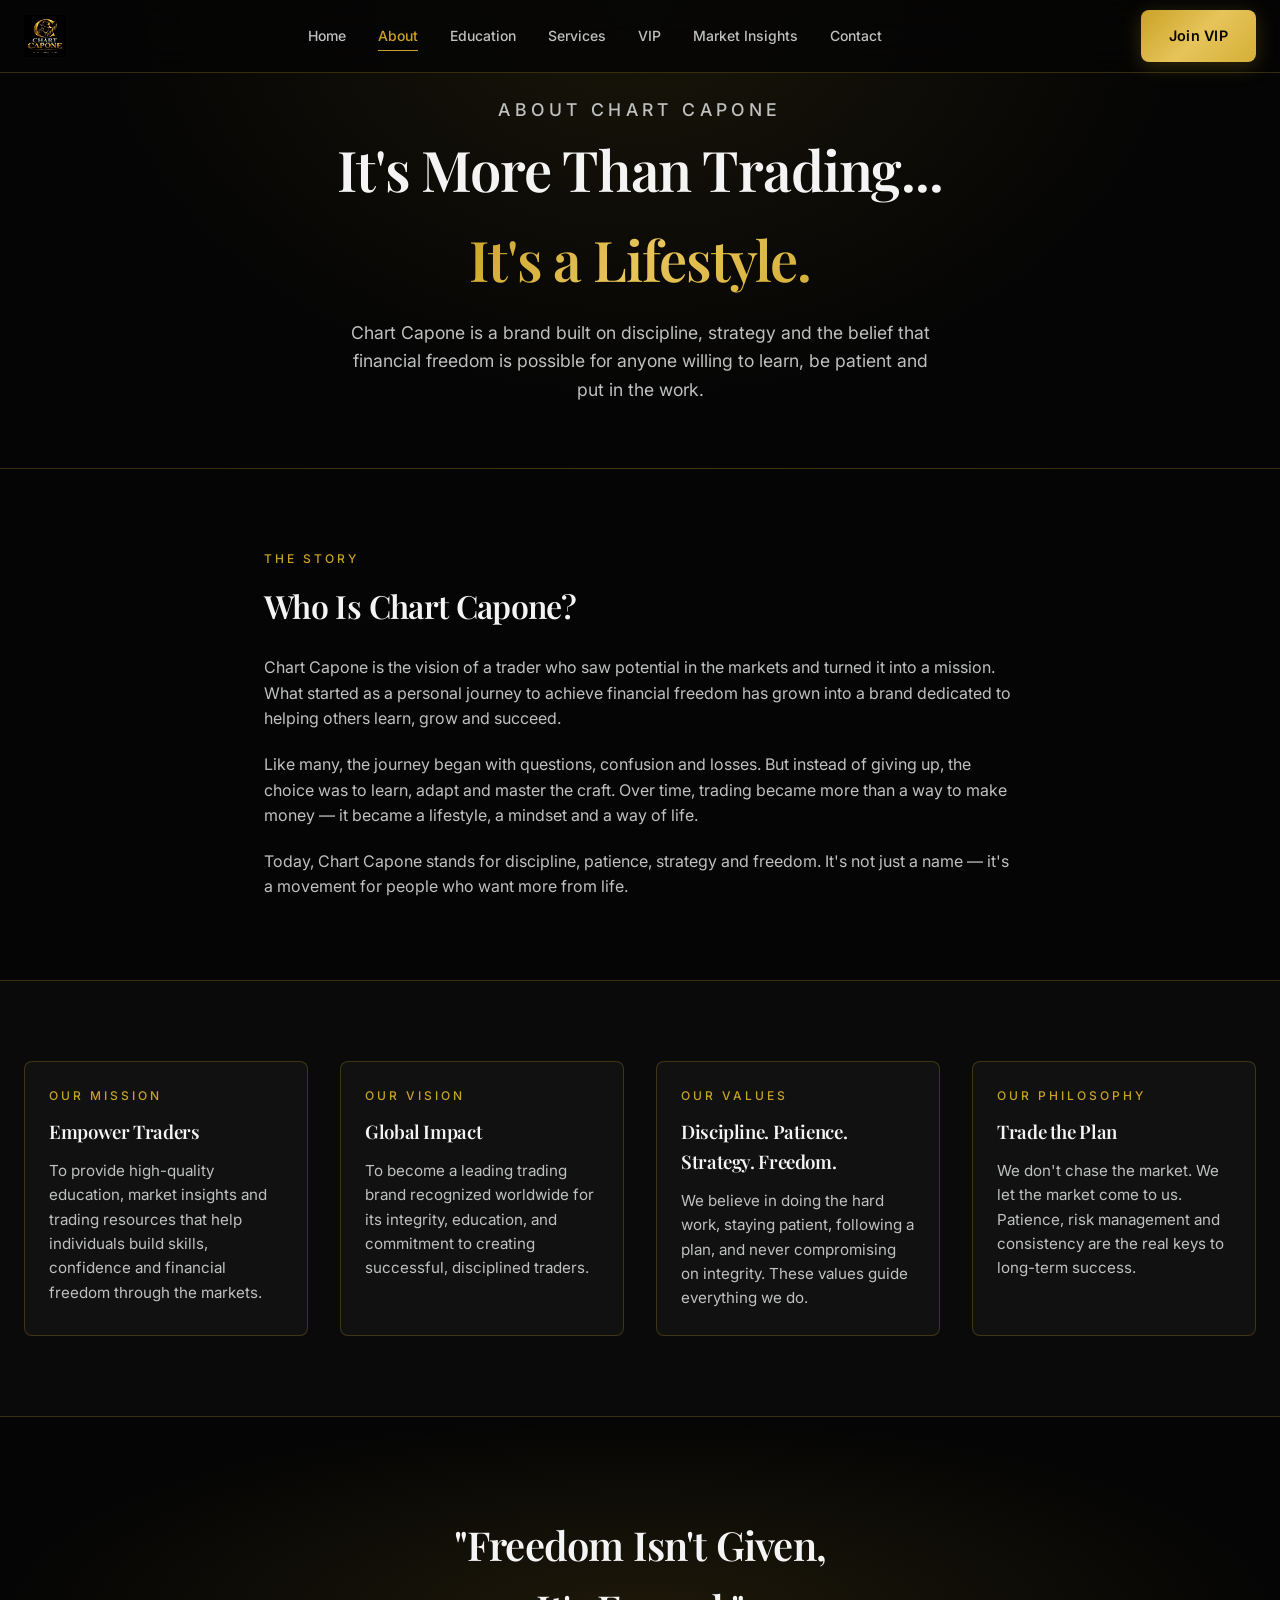
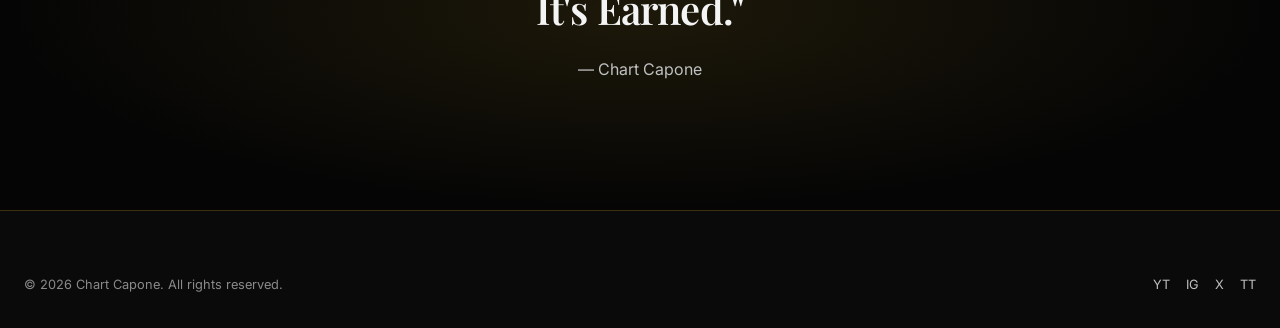
==== pages/about.html @ e77b3e30 "Add files via upload" ====
<!DOCTYPE html>
<html lang="en">
<head>
  <meta charset="UTF-8" />
  <meta name="viewport" content="width=device-width, initial-scale=1.0" />
  <title>About | Chart Capone</title>
  <meta name="description" content="It's more than trading. It's a lifestyle. Discover the mindset, mission and philosophy behind Chart Capone." />
  <link rel="preconnect" href="https://fonts.googleapis.com" />
  <link href="https://fonts.googleapis.com/css2?family=Inter:wght@400;500;600;700&family=Playfair+Display:wght@500;600;700&display=swap" rel="stylesheet" />
  <link rel="stylesheet" href="../css/styles.css" />
  <link rel="icon" href="../images/logo.jpeg" type="image/jpeg" />
</head>
<body>
  <header class="navbar" id="navbar">
    <div class="nav-inner">
      <a href="../index.html" class="nav-logo"><img src="../images/logo.jpeg" alt="Chart Capone" /></a>
      <nav class="nav-links">
        <a href="../index.html">Home</a>
        <a href="about.html" class="active">About</a>
        <a href="education.html">Education</a>
        <a href="services.html">Services</a>
        <a href="vip.html">VIP</a>
        <a href="insights.html">Market Insights</a>
        <a href="contact.html">Contact</a>
      </nav>
      <a href="vip.html" class="btn btn-primary nav-cta">Join VIP</a>
      <button class="nav-toggle" id="navToggle" aria-label="Open menu"><span></span><span></span><span></span></button>
    </div>
  </header>
  <div class="mobile-menu" id="mobileMenu">
    <a href="../index.html">Home</a><a href="about.html">About</a><a href="education.html">Education</a>
    <a href="services.html">Services</a><a href="vip.html">VIP</a><a href="examples.html">Live Examples</a>
    <a href="insights.html">Market Insights</a><a href="mentorship.html">Mentorship</a>
    <a href="account-management.html">Account Management</a><a href="faq.html">FAQ</a><a href="contact.html">Contact</a>
    <a href="vip.html" class="btn btn-primary" style="margin-top:1rem">Join VIP</a>
  </div>

  <section class="page-hero">
    <div class="container">
      <p class="eyebrow">About Chart Capone</p>
      <h1>It's More Than Trading...<br /><span class="gradient-gold">It's a Lifestyle.</span></h1>
      <p>Chart Capone is a brand built on discipline, strategy and the belief that financial freedom is possible for anyone willing to learn, be patient and put in the work.</p>
    </div>
  </section>

  <section class="section">
    <div class="container" style="max-width:800px">
      <p class="eyebrow">The Story</p>
      <h2 style="font-size:2rem;margin-bottom:1.5rem">Who Is Chart Capone?</h2>
      <p style="color:var(--text-muted);margin-bottom:1.25rem">Chart Capone is the vision of a trader who saw potential in the markets and turned it into a mission. What started as a personal journey to achieve financial freedom has grown into a brand dedicated to helping others learn, grow and succeed.</p>
      <p style="color:var(--text-muted);margin-bottom:1.25rem">Like many, the journey began with questions, confusion and losses. But instead of giving up, the choice was to learn, adapt and master the craft. Over time, trading became more than a way to make money — it became a lifestyle, a mindset and a way of life.</p>
      <p style="color:var(--text-muted)">Today, Chart Capone stands for discipline, patience, strategy and freedom. It's not just a name — it's a movement for people who want more from life.</p>
    </div>
  </section>

  <section class="section" style="background:var(--bg-2);border-top:1px solid var(--gold-border);border-bottom:1px solid var(--gold-border)">
    <div class="container">
      <div style="display:grid;grid-template-columns:repeat(auto-fit,minmax(240px,1fr));gap:2rem">
        <div class="card">
          <p class="eyebrow">Our Mission</p>
          <h3 style="margin-bottom:0.75rem">Empower Traders</h3>
          <p style="color:var(--text-muted);font-size:0.95rem">To provide high-quality education, market insights and trading resources that help individuals build skills, confidence and financial freedom through the markets.</p>
        </div>
        <div class="card">
          <p class="eyebrow">Our Vision</p>
          <h3 style="margin-bottom:0.75rem">Global Impact</h3>
          <p style="color:var(--text-muted);font-size:0.95rem">To become a leading trading brand recognized worldwide for its integrity, education, and commitment to creating successful, disciplined traders.</p>
        </div>
        <div class="card">
          <p class="eyebrow">Our Values</p>
          <h3 style="margin-bottom:0.75rem">Discipline. Patience. Strategy. Freedom.</h3>
          <p style="color:var(--text-muted);font-size:0.95rem">We believe in doing the hard work, staying patient, following a plan, and never compromising on integrity. These values guide everything we do.</p>
        </div>
        <div class="card">
          <p class="eyebrow">Our Philosophy</p>
          <h3 style="margin-bottom:0.75rem">Trade the Plan</h3>
          <p style="color:var(--text-muted);font-size:0.95rem">We don't chase the market. We let the market come to us. Patience, risk management and consistency are the real keys to long-term success.</p>
        </div>
      </div>
    </div>
  </section>

  <section class="cta-section">
    <h2 style="font-size:2.5rem">"Freedom Isn't Given,<br />It's Earned."</h2>
    <p style="margin-top:1rem">— Chart Capone</p>
  </section>

  <footer class="footer">
    <div class="container">
      <div class="footer-bottom" style="border:none;padding-top:0">
        <span>© 2026 Chart Capone. All rights reserved.</span>
        <div class="socials"><a href="#">YT</a><a href="#">IG</a><a href="#">X</a><a href="#">TT</a></div>
      </div>
    </div>
  </footer>
  <script src="../js/main.js"></script>
</body>
</html>
---- css/styles.css ----
/* Chart Capone - Premium Trading Education Brand */
:root {
  --bg: #050505;
  --bg-2: #0A0A0A;
  --bg-3: #111111;
  --bg-4: #181818;
  --gold: #C9A227;
  --gold-light: #E7C45A;
  --gold-dark: #A6851F;
  --gold-muted: rgba(201, 162, 39, 0.15);
  --gold-border: rgba(201, 162, 39, 0.25);
  --text: #F4F4F4;
  --text-muted: #BFC0C0;
  --text-dim: #8A8A8A;
  --white: #FFFFFF;
  --serif: "Playfair Display", Georgia, serif;
  --sans: "Inter", system-ui, -apple-system, sans-serif;
  --radius: 8px;
  --transition: 0.3s ease;
}

*, *::before, *::after { box-sizing: border-box; margin: 0; padding: 0; }

html { scroll-behavior: smooth; }

body {
  background: var(--bg);
  color: var(--text);
  font-family: var(--sans);
  line-height: 1.6;
  overflow-x: hidden;
  -webkit-font-smoothing: antialiased;
}

img { max-width: 100%; height: auto; display: block; }
a { color: inherit; text-decoration: none; }
ul { list-style: none; }
button { font-family: inherit; cursor: pointer; border: none; background: none; }

/* Typography */
h1, h2, h3, .serif { font-family: var(--serif); font-weight: 600; letter-spacing: -0.02em; }
.eyebrow { font-size: 0.75rem; letter-spacing: 0.25em; text-transform: uppercase; color: var(--gold); font-weight: 500; margin-bottom: 0.75rem; }
.text-gold { color: var(--gold); }
.text-muted { color: var(--text-muted); }
.text-dim { color: var(--text-dim); }
.gradient-gold {
  background: linear-gradient(135deg, #C9A227, #E7C45A, #D4AF37);
  -webkit-background-clip: text;
  -webkit-text-fill-color: transparent;
  background-clip: text;
}

/* Layout */
.container { width: 100%; max-width: 1280px; margin: 0 auto; padding: 0 1.5rem; }
.section { padding: 5rem 0; }
.section-sm { padding: 3rem 0; }

/* Buttons */
.btn {
  display: inline-flex; align-items: center; justify-content: center; gap: 0.5rem;
  padding: 0.875rem 1.75rem; font-weight: 600; font-size: 0.9rem;
  border-radius: var(--radius); transition: all var(--transition);
  letter-spacing: 0.02em;
}
.btn-primary {
  background: linear-gradient(135deg, #C9A227 0%, #E7C45A 50%, #D4AF37 100%);
  color: #050505;
  box-shadow: 0 4px 20px rgba(201, 162, 39, 0.25);
}
.btn-primary:hover { transform: translateY(-2px); box-shadow: 0 6px 28px rgba(201, 162, 39, 0.4); }
.btn-secondary {
  border: 1px solid var(--gold-border);
  color: var(--gold-light);
  background: transparent;
}
.btn-secondary:hover { background: var(--gold-muted); border-color: var(--gold); }

/* Cards */
.card {
  background: var(--bg-3);
  border: 1px solid var(--gold-border);
  border-radius: var(--radius);
  padding: 1.5rem;
  transition: all var(--transition);
}
.card:hover { border-color: rgba(201, 162, 39, 0.45); box-shadow: 0 8px 32px rgba(0,0,0,0.4), 0 0 20px rgba(201,162,39,0.1); }

/* Navbar */
.navbar {
  position: fixed; top: 0; left: 0; right: 0; z-index: 100;
  background: rgba(5, 5, 5, 0.85);
  backdrop-filter: blur(16px);
  border-bottom: 1px solid var(--gold-border);
  transition: all var(--transition);
}
.navbar.scrolled { padding: 0.5rem 0; }
.nav-inner {
  display: flex; align-items: center; justify-content: space-between;
  height: 72px; max-width: 1280px; margin: 0 auto; padding: 0 1.5rem;
}
.nav-logo { display: flex; align-items: center; gap: 0.75rem; }
.nav-logo img { height: 42px; width: auto; }
.nav-links { display: flex; align-items: center; gap: 2rem; }
.nav-links a {
  font-size: 0.875rem; font-weight: 500; color: var(--text-muted);
  transition: color var(--transition); position: relative;
}
.nav-links a:hover, .nav-links a.active { color: var(--gold); }
.nav-links a.active::after {
  content: ""; position: absolute; bottom: -4px; left: 0; right: 0;
  height: 1px; background: var(--gold);
}
.nav-cta { margin-left: 1rem; }
.nav-toggle { display: none; flex-direction: column; gap: 5px; padding: 0.5rem; }
.nav-toggle span { display: block; width: 24px; height: 2px; background: var(--gold); transition: all 0.3s; }

/* Mobile menu */
.mobile-menu {
  display: none; position: fixed; inset: 0; z-index: 99;
  background: rgba(5,5,5,0.98); padding: 6rem 1.5rem 2rem;
  flex-direction: column; gap: 1.25rem;
}
.mobile-menu.open { display: flex; }
.mobile-menu a {
  font-size: 1.25rem; font-weight: 500; color: var(--text);
  padding: 0.75rem 0; border-bottom: 1px solid var(--gold-border);
}
.mobile-menu a:hover { color: var(--gold); }

/* Hero */
.hero {
  min-height: 90vh; display: flex; align-items: center;
  position: relative; overflow: hidden;
  background: radial-gradient(ellipse at 70% 50%, rgba(201,162,39,0.08) 0%, transparent 60%),
              linear-gradient(180deg, #050505 0%, #0A0A0A 100%);
}
.hero-grid {
  display: grid; grid-template-columns: 1fr 1fr; gap: 3rem; align-items: center;
  width: 100%; max-width: 1280px; margin: 0 auto; padding: 2rem 1.5rem;
}
.hero-content h1 {
  font-size: clamp(2.5rem, 5vw, 3.75rem); line-height: 1.15;
  margin-bottom: 1.25rem; color: var(--white);
}
.hero-content p { font-size: 1.1rem; color: var(--text-muted); max-width: 480px; margin-bottom: 2rem; }
.hero-btns { display: flex; flex-wrap: wrap; gap: 1rem; }
.hero-badge {
  position: absolute; top: 30%; right: 8%; writing-mode: vertical-rl;
  text-orientation: mixed; letter-spacing: 0.3em; font-size: 0.7rem;
  color: var(--gold); text-transform: uppercase; opacity: 0.8;
}
.hero-visual {
  position: relative; border-radius: 12px; overflow: hidden;
  border: 1px solid var(--gold-border); box-shadow: 0 20px 60px rgba(0,0,0,0.5);
}
.hero-visual img { width: 100%; height: auto; object-fit: cover; }

/* Trust strip */
.trust-strip {
  display: grid; grid-template-columns: repeat(4, 1fr); gap: 1px;
  background: var(--gold-border); border-top: 1px solid var(--gold-border); border-bottom: 1px solid var(--gold-border);
}
.trust-item {
  background: var(--bg-2); padding: 2rem 1.5rem; text-align: center;
  transition: background var(--transition);
}
.trust-item:hover { background: var(--bg-3); }
.trust-item .icon { font-size: 1.5rem; color: var(--gold); margin-bottom: 0.75rem; }
.trust-item h3 { font-size: 0.95rem; font-weight: 600; margin-bottom: 0.25rem; font-family: var(--sans); }
.trust-item p { font-size: 0.8rem; color: var(--text-dim); }

/* Market Desk */
.market-desk {
  background: var(--bg-2);
  border-top: 1px solid var(--gold-border);
  border-bottom: 1px solid var(--gold-border);
}
.market-charts-grid {
  display: grid;
  grid-template-columns: 1fr 1fr;
  gap: 1.5rem;
}
.market-chart-card {
  padding: 0.75rem 0.75rem 0.5rem;
  overflow: hidden;
}
.market-chart-header {
  display: flex;
  align-items: center;
  justify-content: space-between;
  margin-bottom: 0.5rem;
  padding: 0 0.25rem;
}
.pair-badge {
  display: inline-block;
  font-size: 0.8rem;
  font-weight: 600;
  letter-spacing: 0.04em;
  color: var(--gold);
  background: var(--gold-muted);
  border: 1px solid var(--gold-border);
  padding: 0.2rem 0.6rem;
  border-radius: 4px;
}
.pairs-grid {
  display: flex;
  flex-wrap: wrap;
  gap: 0.5rem;
  justify-content: center;
}
.pair-chip {
  display: inline-block;
  font-size: 0.78rem;
  font-weight: 500;
  color: var(--text-muted);
  background: var(--bg-3);
  border: 1px solid var(--gold-border);
  padding: 0.35rem 0.7rem;
  border-radius: 4px;
  transition: all var(--transition);
}
.pair-chip:hover {
  color: var(--gold);
  border-color: var(--gold);
  background: var(--gold-muted);
}
.tv-ticker {
  min-height: 46px;
}
.tradingview-widget-container {
  width: 100%;
}

/* About section */
.about-grid { display: grid; grid-template-columns: 1fr 1.2fr 0.8fr; gap: 2.5rem; align-items: center; }
.principles { display: flex; flex-direction: column; gap: 1.25rem; }
.principle { display: flex; align-items: center; gap: 0.75rem; font-size: 0.95rem; }
.principle .dot { width: 8px; height: 8px; border-radius: 50%; background: var(--gold); flex-shrink: 0; }

/* Methodology */
.method-flow {
  display: flex; flex-wrap: wrap; justify-content: center; gap: 0.5rem; align-items: center;
  margin: 2.5rem 0;
}
.method-step {
  background: var(--bg-3); border: 1px solid var(--gold-border);
  padding: 1rem 1.5rem; border-radius: var(--radius); font-weight: 600;
  font-size: 0.9rem; text-align: center;
}
.method-arrow { color: var(--gold); font-size: 1.25rem; }

/* Education cards */
.edu-grid { display: grid; grid-template-columns: repeat(auto-fill, minmax(240px, 1fr)); gap: 1.25rem; }
.edu-card { text-align: left; }
.edu-card .icon { color: var(--gold); margin-bottom: 1rem; font-size: 1.5rem; }
.edu-card h3 { font-size: 1.05rem; margin-bottom: 0.5rem; font-family: var(--sans); }
.edu-card p { font-size: 0.85rem; color: var(--text-dim); margin-bottom: 1rem; }
.edu-meta { display: flex; gap: 1rem; font-size: 0.75rem; color: var(--text-dim); margin-bottom: 1rem; }

/* Examples */
.examples-grid { display: grid; grid-template-columns: repeat(3, 1fr); gap: 1.5rem; }
.example-card { overflow: hidden; }
.example-card .chart-area {
  height: 180px; background: var(--bg-4); border-radius: 6px;
  margin-bottom: 1rem; display: flex; align-items: center; justify-content: center;
  color: var(--text-dim); font-size: 0.85rem; border: 1px solid var(--gold-border);
  position: relative;
}
.example-label {
  position: absolute; top: 8px; left: 8px;
  font-size: 0.65rem; letter-spacing: 0.1em; text-transform: uppercase;
  background: rgba(201,162,39,0.2); color: var(--gold); padding: 2px 8px; border-radius: 4px;
}

/* VIP section */
.vip-section {
  background: linear-gradient(180deg, var(--bg-2) 0%, var(--bg) 100%);
  border-top: 1px solid var(--gold-border); border-bottom: 1px solid var(--gold-border);
}
.vip-features { display: grid; grid-template-columns: repeat(auto-fit, minmax(180px, 1fr)); gap: 1.25rem; margin: 2rem 0; }
.vip-feature { text-align: center; padding: 1.25rem; }
.vip-feature .icon { color: var(--gold); font-size: 1.75rem; margin-bottom: 0.75rem; }

/* Insights */
.insights-grid { display: grid; grid-template-columns: repeat(3, 1fr); gap: 1.5rem; }
.insight-card .meta { font-size: 0.75rem; color: var(--text-dim); margin-bottom: 0.5rem; display: flex; gap: 0.75rem; flex-wrap: wrap; }
.insight-card h3 { font-size: 1.1rem; margin-bottom: 0.5rem; line-height: 1.3; font-family: var(--sans); }
.insight-card p { font-size: 0.875rem; color: var(--text-muted); margin-bottom: 1rem; }

/* CTA */
.cta-section {
  text-align: center; padding: 6rem 1.5rem;
  background: radial-gradient(ellipse at center, rgba(201,162,39,0.12) 0%, transparent 70%);
}
.cta-section h2 { font-size: clamp(2rem, 4vw, 3rem); margin-bottom: 1rem; }
.cta-section p { color: var(--text-muted); max-width: 500px; margin: 0 auto 2rem; }

/* Footer */
.footer {
  background: var(--bg-2); border-top: 1px solid var(--gold-border);
  padding: 4rem 0 2rem;
}
.footer-grid {
  display: grid; grid-template-columns: 1.5fr 1fr 1fr 1fr; gap: 2.5rem;
  margin-bottom: 3rem;
}
.footer-brand p { font-size: 0.85rem; color: var(--text-dim); margin-top: 0.75rem; max-width: 260px; }
.footer h4 { font-size: 0.8rem; letter-spacing: 0.15em; text-transform: uppercase; color: var(--gold); margin-bottom: 1.25rem; font-family: var(--sans); }
.footer ul li { margin-bottom: 0.6rem; }
.footer ul a { font-size: 0.9rem; color: var(--text-muted); transition: color var(--transition); }
.footer ul a:hover { color: var(--gold); }
.footer-bottom {
  display: flex; justify-content: space-between; align-items: center;
  padding-top: 2rem; border-top: 1px solid var(--gold-border);
  font-size: 0.8rem; color: var(--text-dim);
}
.socials { display: flex; gap: 1rem; }
.socials a { color: var(--text-muted); transition: color var(--transition); }
.socials a:hover { color: var(--gold); }

/* Page hero */
.page-hero {
  padding: 6rem 0 4rem; text-align: center;
  background: radial-gradient(ellipse at 50% 0%, rgba(201,162,39,0.1) 0%, transparent 60%);
  border-bottom: 1px solid var(--gold-border);
}
.page-hero h1 { font-size: clamp(2.25rem, 5vw, 3.5rem); margin-bottom: 1rem; }
.page-hero p { color: var(--text-muted); max-width: 600px; margin: 0 auto; font-size: 1.1rem; }

/* Forms */
.form-group { margin-bottom: 1.25rem; }
.form-group label { display: block; font-size: 0.85rem; color: var(--text-muted); margin-bottom: 0.4rem; }
.form-group input, .form-group select, .form-group textarea {
  width: 100%; padding: 0.875rem 1rem; background: var(--bg-3);
  border: 1px solid var(--gold-border); border-radius: var(--radius);
  color: var(--text); font-family: inherit; font-size: 0.95rem;
  transition: border-color var(--transition);
}
.form-group input:focus, .form-group select:focus, .form-group textarea:focus {
  outline: none; border-color: var(--gold);
}
.form-group textarea { min-height: 120px; resize: vertical; }

/* Pricing cards */
.pricing-grid { display: grid; grid-template-columns: repeat(auto-fit, minmax(300px, 1fr)); gap: 1.5rem; }
.pricing-card { position: relative; }
.pricing-card .price { font-size: 2.5rem; font-weight: 700; color: var(--gold); margin: 1rem 0; }
.pricing-card .price span { font-size: 0.9rem; color: var(--text-dim); font-weight: 400; }
.pricing-card ul { margin: 1.5rem 0; }
.pricing-card ul li { display: flex; align-items: flex-start; gap: 0.5rem; margin-bottom: 0.75rem; font-size: 0.9rem; color: var(--text-muted); }
.pricing-card ul li::before { content: "✓"; color: var(--gold); font-weight: 700; }

/* FAQ */
.faq-item { border-bottom: 1px solid var(--gold-border); }
.faq-q {
  width: 100%; text-align: left; padding: 1.25rem 0;
  display: flex; justify-content: space-between; align-items: center;
  font-size: 1.05rem; font-weight: 500; color: var(--text);
}
.faq-q:hover { color: var(--gold); }
.faq-a { max-height: 0; overflow: hidden; transition: max-height 0.35s ease; }
.faq-a.open { max-height: 300px; }
.faq-a p { padding: 0 0 1.25rem; color: var(--text-muted); font-size: 0.95rem; }

/* Disclaimer */
.disclaimer {
  background: var(--bg-3); border: 1px solid var(--gold-border);
  border-radius: var(--radius); padding: 1.25rem; font-size: 0.85rem;
  color: var(--text-dim); margin: 2rem 0;
}

/* Responsive */
@media (max-width: 1024px) {
  .hero-grid, .about-grid { grid-template-columns: 1fr; }
  .hero-badge { display: none; }
  .examples-grid, .insights-grid { grid-template-columns: 1fr 1fr; }
  .footer-grid { grid-template-columns: 1fr 1fr; }
  .trust-strip { grid-template-columns: 1fr 1fr; }
  .market-charts-grid { grid-template-columns: 1fr; }
}

@media (max-width: 768px) {
  .nav-links, .nav-cta { display: none; }
  .nav-toggle { display: flex; }
  .examples-grid, .insights-grid, .edu-grid { grid-template-columns: 1fr; }
  .trust-strip { grid-template-columns: 1fr; }
  .footer-grid { grid-template-columns: 1fr; }
  .footer-bottom { flex-direction: column; gap: 1rem; text-align: center; }
  .section { padding: 3.5rem 0; }
  .hero { min-height: auto; padding: 4rem 0; }
  .market-chart-card .tradingview-widget-container { height: 360px !important; }
}

@media (prefers-reduced-motion: reduce) {
  *, *::before, *::after { animation: none !important; transition: none !important; }
}
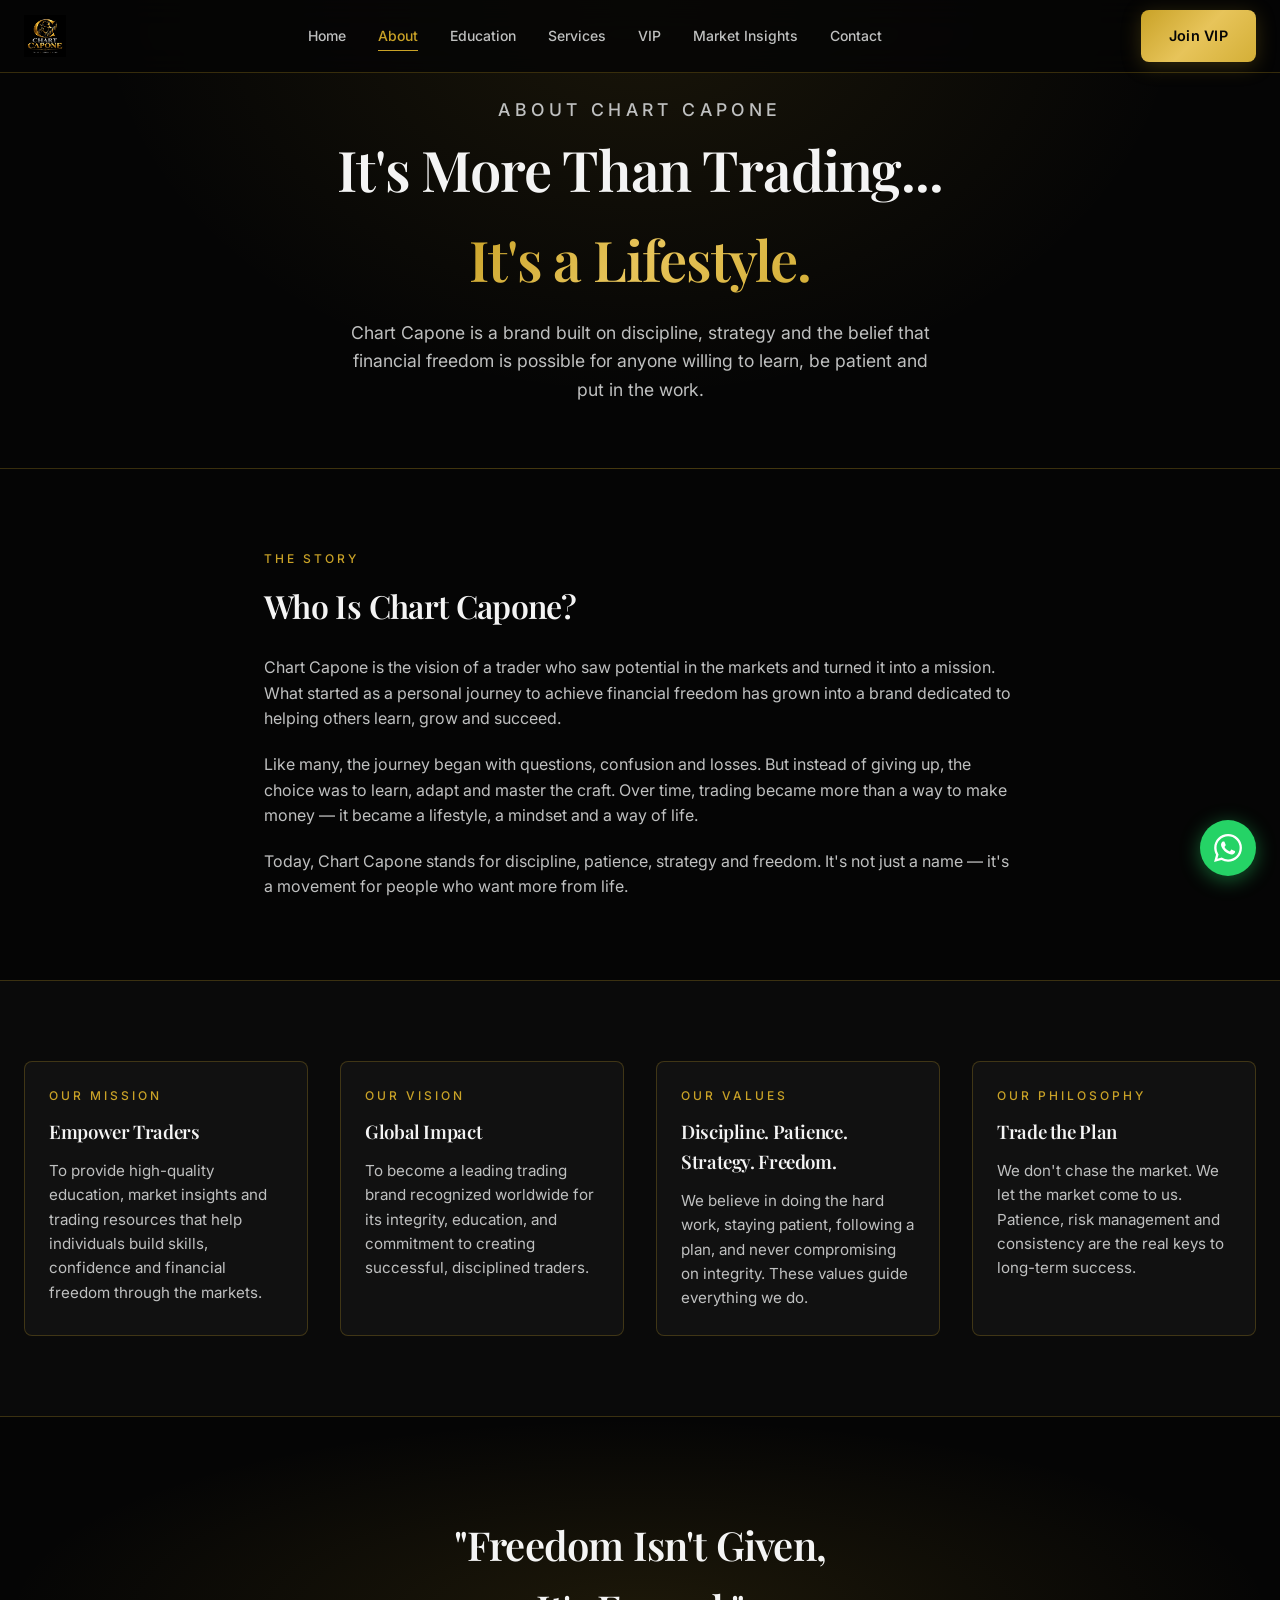
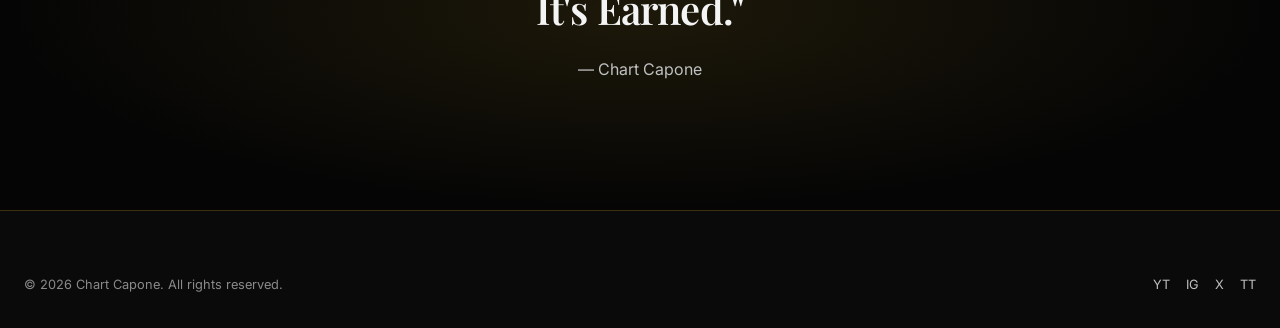
==== commit e0bf2a9a: "Update about.html" ====
--- a/pages/about.html
+++ b/pages/about.html
@@ -94,5 +94,15 @@
     </div>
   </footer>
   <script src="../js/main.js"></script>
+
+  <a href="https://wa.me/254748021671?text=Hi%20Chart%20Capone%2C%20I%27m%20interested%20in%20signals" 
+   class="wa-float" 
+   target="_blank" 
+   rel="noopener" 
+   aria-label="Chat on WhatsApp">
+  <svg width="28" height="28" viewBox="0 0 24 24" fill="#fff">
+    <path d="M17.472 14.382c-.297-.149-1.758-.867-2.03-.967-.273-.099-.471-.148-.67.15-.197.297-.767.966-.94 1.164-.173.199-.347.223-.644.075-.297-.15-1.255-.463-2.39-1.475-.883-.788-1.48-1.761-1.653-2.059-.173-.297-.018-.458.13-.606.134-.133.298-.347.446-.52.149-.174.198-.298.298-.497.099-.198.05-.371-.025-.52-.075-.149-.669-1.612-.916-2.207-.242-.579-.487-.5-.669-.51-.173-.008-.371-.01-.57-.01-.198 0-.52.074-.792.372-.272.297-1.04 1.016-1.04 2.479 0 1.462 1.065 2.875 1.213 3.074.149.198 2.096 3.2 5.077 4.487.709.306 1.262.489 1.694.625.712.227 1.36.195 1.871.118.571-.085 1.758-.719 2.006-1.413.248-.694.248-1.289.173-1.413-.074-.124-.272-.198-.57-.347m-5.421 7.403h-.004a9.87 9.87 0 01-5.031-1.378l-.361-.214-3.741.982.998-3.648-.235-.374a9.86 9.86 0 01-1.51-5.26c.001-5.45 4.436-9.884 9.888-9.884 2.64 0 5.122 1.03 6.988 2.898a9.825 9.825 0 012.893 6.994c-.003 5.45-4.435 9.884-9.885 9.884m8.413-18.297A11.815 11.815 0 0012.05 0C5.495 0 .16 5.335.157 11.892c0 2.096.547 4.142 1.588 5.945L.057 24l6.305-1.654a11.882 11.882 0 005.683 1.448h.005c6.554 0 11.89-5.335 11.893-11.893a11.821 11.821 0 00-3.48-8.413z"/>
+  </svg>
+</a>
 </body>
 </html>
--- a/css/styles.css
+++ b/css/styles.css
@@ -394,3 +394,25 @@
 @media (prefers-reduced-motion: reduce) {
   *, *::before, *::after { animation: none !important; transition: none !important; }
 }
+
+
+/* Floating WhatsApp button */
+.wa-float {
+  position: fixed;
+  bottom: 1.5rem;
+  right: 1.5rem;
+  width: 56px;
+  height: 56px;
+  background: #25D366;
+  border-radius: 50%;
+  display: flex;
+  align-items: center;
+  justify-content: center;
+  box-shadow: 0 4px 20px rgba(37, 211, 102, 0.45);
+  z-index: 90;
+  transition: transform 0.25s ease, box-shadow 0.25s ease;
+}
+.wa-float:hover {
+  transform: scale(1.08);
+  box-shadow: 0 6px 28px rgba(37, 211, 102, 0.55);
+}
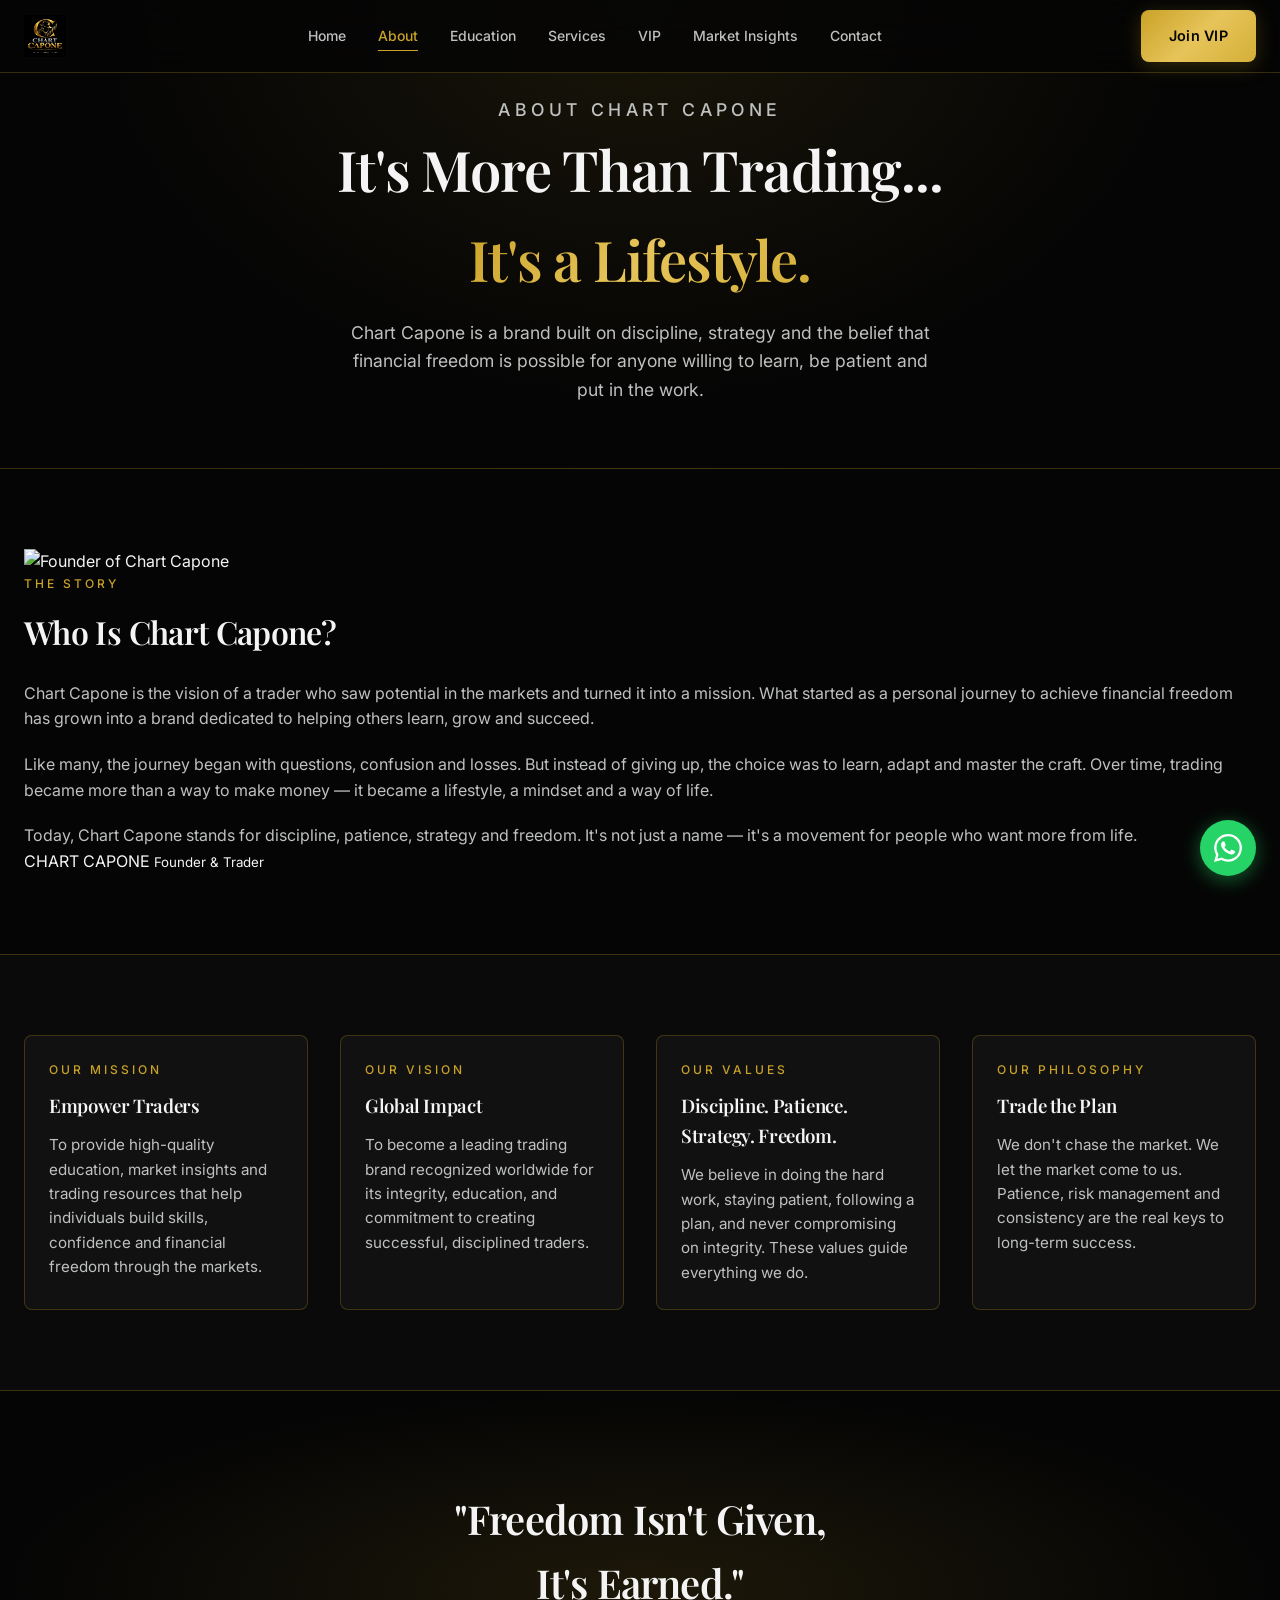
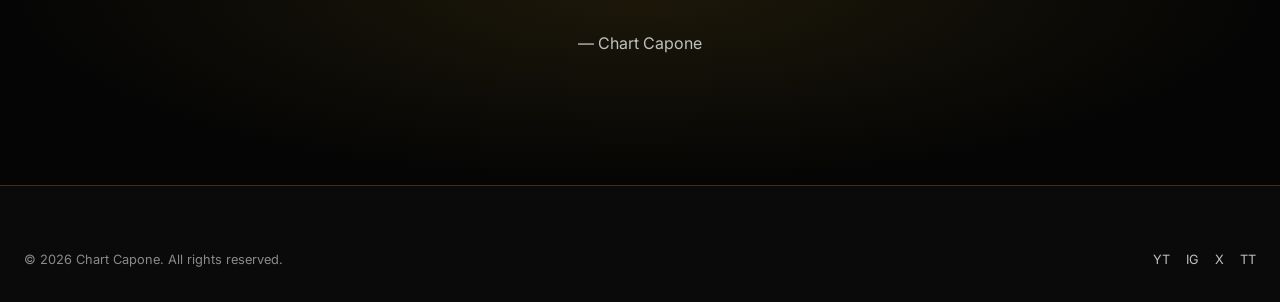
==== commit 7a272572: "Update about.html" ====
--- a/pages/about.html
+++ b/pages/about.html
@@ -44,14 +44,57 @@
   </section>
 
   <section class="section">
-    <div class="container" style="max-width:800px">
-      <p class="eyebrow">The Story</p>
-      <h2 style="font-size:2rem;margin-bottom:1.5rem">Who Is Chart Capone?</h2>
-      <p style="color:var(--text-muted);margin-bottom:1.25rem">Chart Capone is the vision of a trader who saw potential in the markets and turned it into a mission. What started as a personal journey to achieve financial freedom has grown into a brand dedicated to helping others learn, grow and succeed.</p>
-      <p style="color:var(--text-muted);margin-bottom:1.25rem">Like many, the journey began with questions, confusion and losses. But instead of giving up, the choice was to learn, adapt and master the craft. Over time, trading became more than a way to make money — it became a lifestyle, a mindset and a way of life.</p>
-      <p style="color:var(--text-muted)">Today, Chart Capone stands for discipline, patience, strategy and freedom. It's not just a name — it's a movement for people who want more from life.</p>
+  <div class="container">
+
+    <div class="founder-section">
+
+      <!-- Founder Image -->
+      <div class="founder-image">
+        <img 
+          src="../images/founder.jpg" 
+          alt="Founder of Chart Capone"
+        />
+      </div>
+
+      <!-- Founder Story -->
+      <div class="founder-content">
+        <p class="eyebrow">The Story</p>
+
+        <h2 style="font-size:2rem;margin-bottom:1.5rem">
+          Who Is Chart Capone?
+        </h2>
+
+        <p style="color:var(--text-muted);margin-bottom:1.25rem">
+          Chart Capone is the vision of a trader who saw potential in the
+          markets and turned it into a mission. What started as a personal
+          journey to achieve financial freedom has grown into a brand
+          dedicated to helping others learn, grow and succeed.
+        </p>
+
+        <p style="color:var(--text-muted);margin-bottom:1.25rem">
+          Like many, the journey began with questions, confusion and losses.
+          But instead of giving up, the choice was to learn, adapt and master
+          the craft. Over time, trading became more than a way to make money —
+          it became a lifestyle, a mindset and a way of life.
+        </p>
+
+        <p style="color:var(--text-muted)">
+          Today, Chart Capone stands for discipline, patience, strategy and
+          freedom. It's not just a name — it's a movement for people who want
+          more from life.
+        </p>
+
+        <div class="founder-signature">
+          <span>CHART CAPONE</span>
+          <small>Founder & Trader</small>
+        </div>
+
+      </div>
+
     </div>
-  </section>
+
+  </div>
+</section>
 
   <section class="section" style="background:var(--bg-2);border-top:1px solid var(--gold-border);border-bottom:1px solid var(--gold-border)">
     <div class="container">
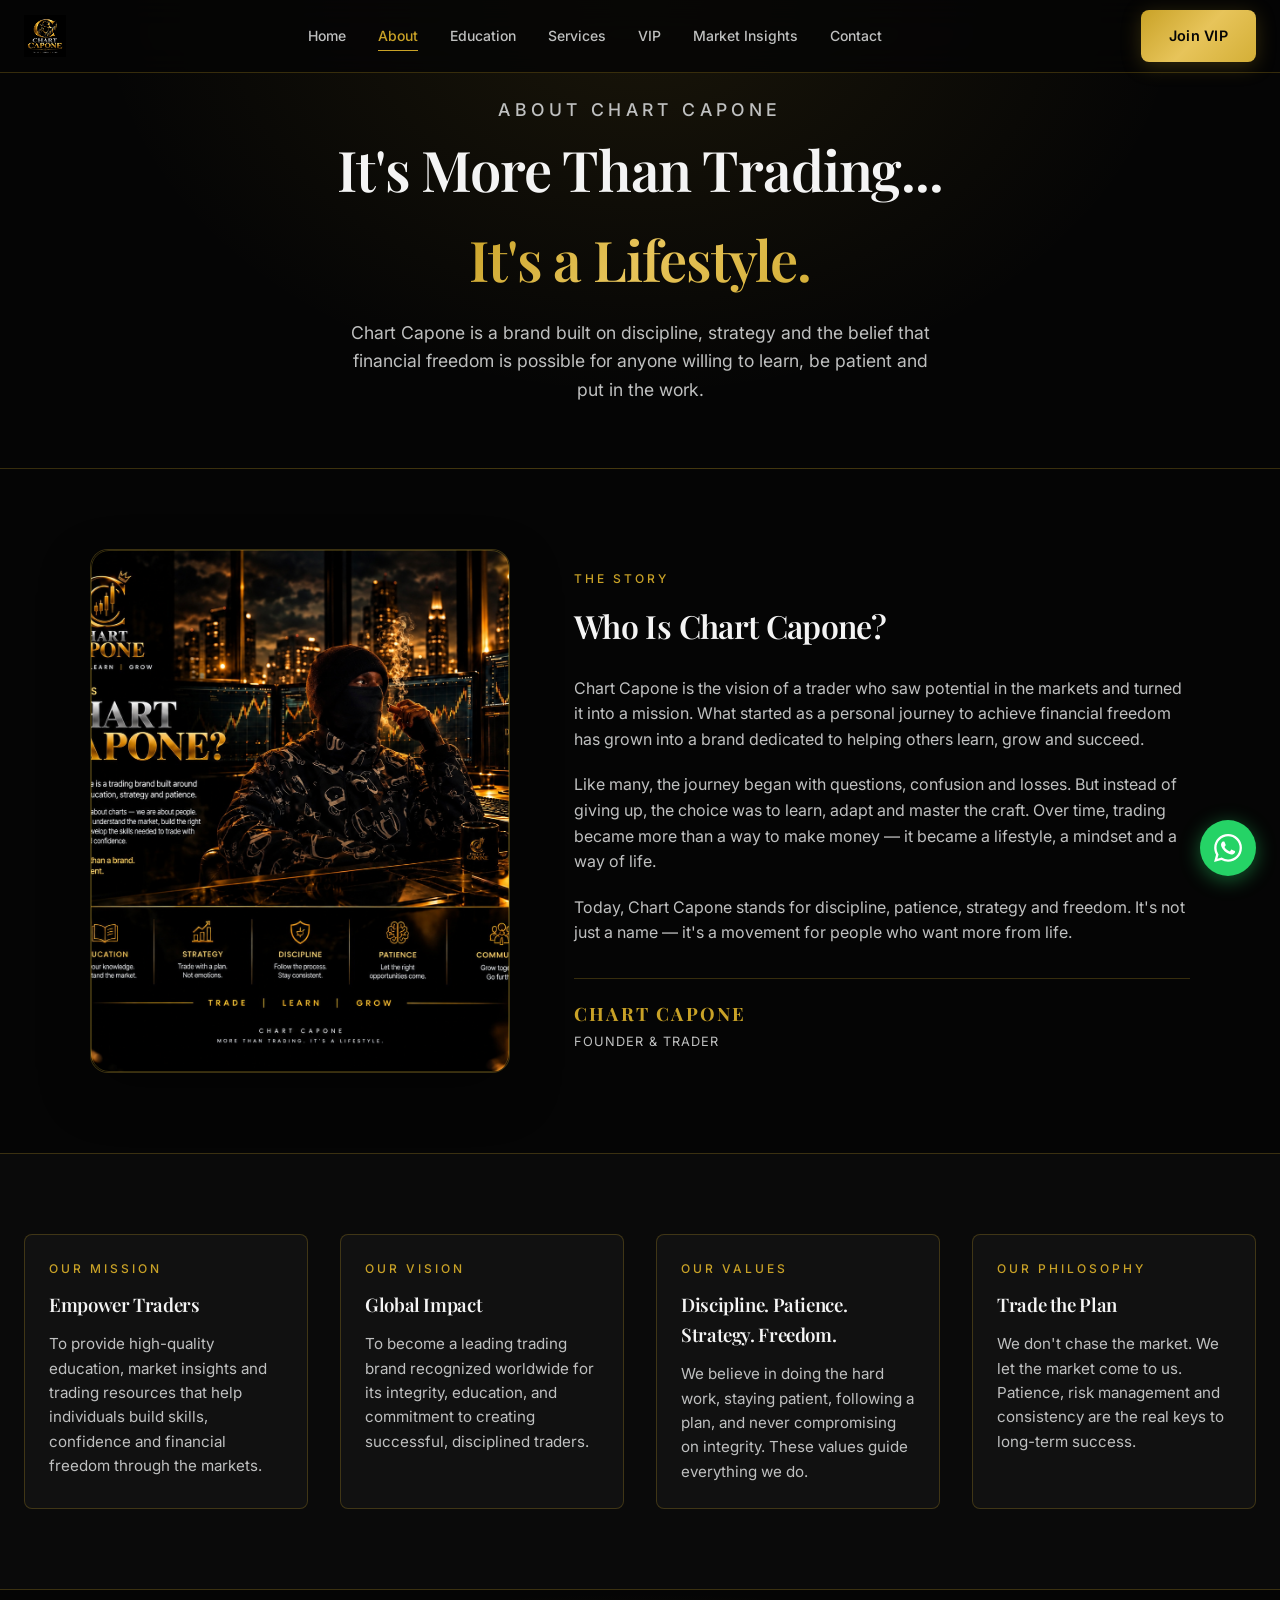
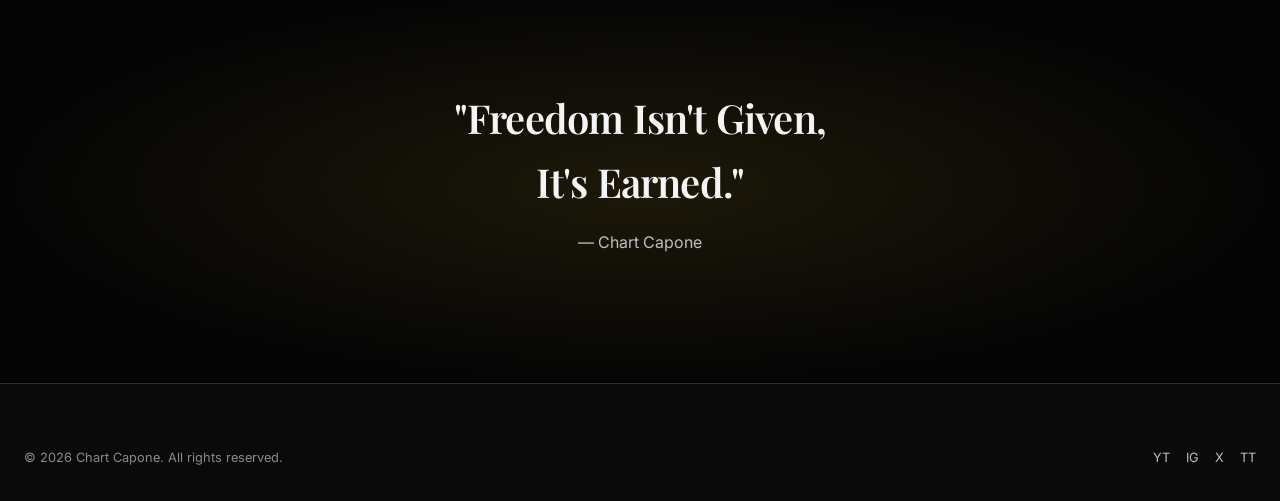
==== commit 1199e596: "Update about.html" ====
--- a/pages/about.html
+++ b/pages/about.html
@@ -51,7 +51,7 @@
       <!-- Founder Image -->
       <div class="founder-image">
         <img 
-          src="../images/founder.jpg" 
+          src="../images/founder.png" 
           alt="Founder of Chart Capone"
         />
       </div>
--- a/css/styles.css
+++ b/css/styles.css
@@ -416,3 +416,96 @@
   transform: scale(1.08);
   box-shadow: 0 6px 28px rgba(37, 211, 102, 0.55);
 }
+
+/* =========================
+   FOUNDER SECTION
+========================= */
+
+.founder-section {
+  display: grid;
+  grid-template-columns: minmax(280px, 420px) 1fr;
+  gap: 4rem;
+  align-items: center;
+  max-width: 1100px;
+  margin: 0 auto;
+}
+
+.founder-image {
+  position: relative;
+  border-radius: 18px;
+  overflow: hidden;
+  border: 1px solid var(--gold-border);
+  background: var(--bg-2);
+  box-shadow: 0 20px 50px rgba(0, 0, 0, 0.35);
+}
+
+.founder-image::before {
+  content: "";
+  position: absolute;
+  inset: 0;
+  border: 1px solid rgba(212, 175, 55, 0.25);
+  border-radius: 18px;
+  pointer-events: none;
+  z-index: 1;
+}
+
+.founder-image img {
+  display: block;
+  width: 100%;
+  aspect-ratio: 4 / 5;
+  object-fit: cover;
+  transition: transform 0.5s ease;
+}
+
+.founder-image:hover img {
+  transform: scale(1.03);
+}
+
+.founder-content {
+  max-width: 650px;
+}
+
+.founder-signature {
+  margin-top: 2rem;
+  padding-top: 1.25rem;
+  border-top: 1px solid var(--gold-border);
+  display: flex;
+  flex-direction: column;
+  gap: 0.25rem;
+}
+
+.founder-signature span {
+  font-family: "Playfair Display", serif;
+  font-size: 1.15rem;
+  font-weight: 700;
+  color: var(--gold);
+  letter-spacing: 0.12em;
+}
+
+.founder-signature small {
+  color: var(--text-muted);
+  font-size: 0.8rem;
+  letter-spacing: 0.08em;
+  text-transform: uppercase;
+}
+
+
+/* Mobile */
+@media (max-width: 768px) {
+
+  .founder-section {
+    grid-template-columns: 1fr;
+    gap: 2.5rem;
+  }
+
+  .founder-image {
+    max-width: 420px;
+    width: 100%;
+    margin: 0 auto;
+  }
+
+  .founder-content {
+    max-width: 100%;
+  }
+
+}
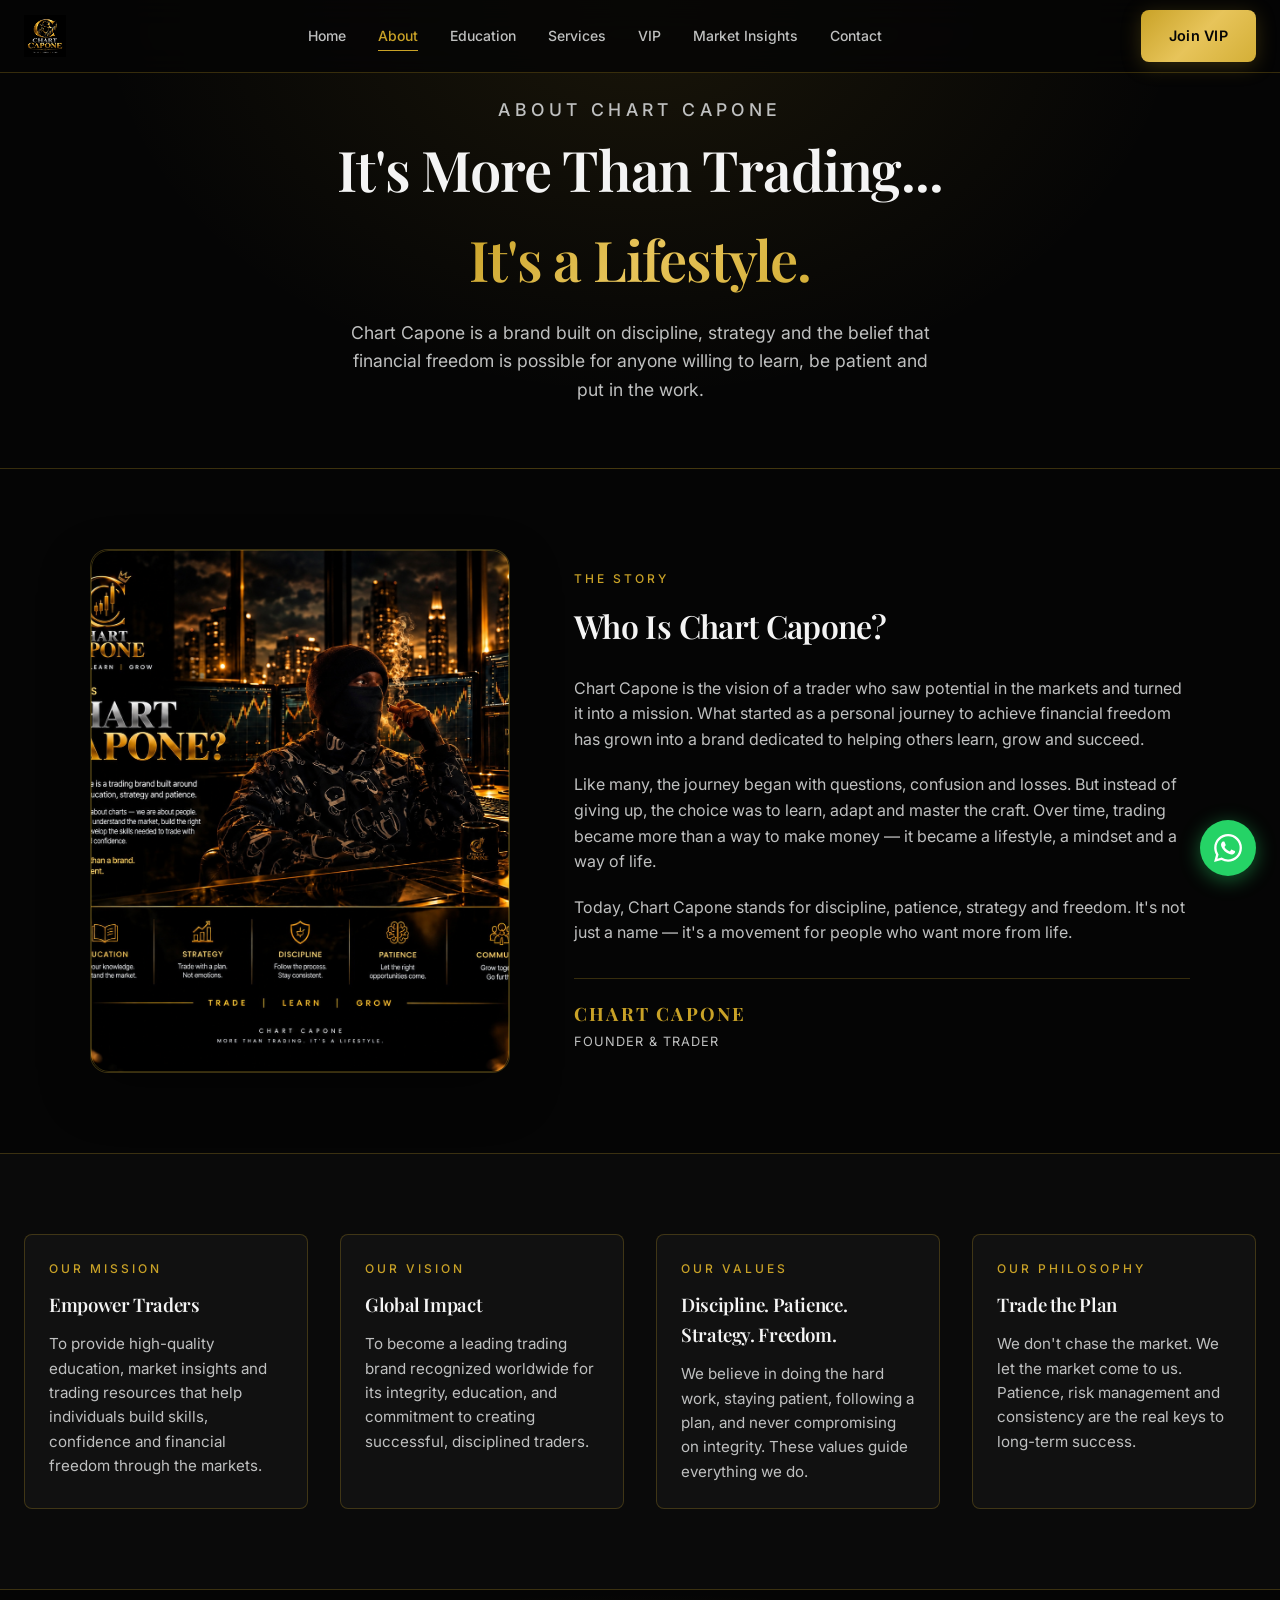
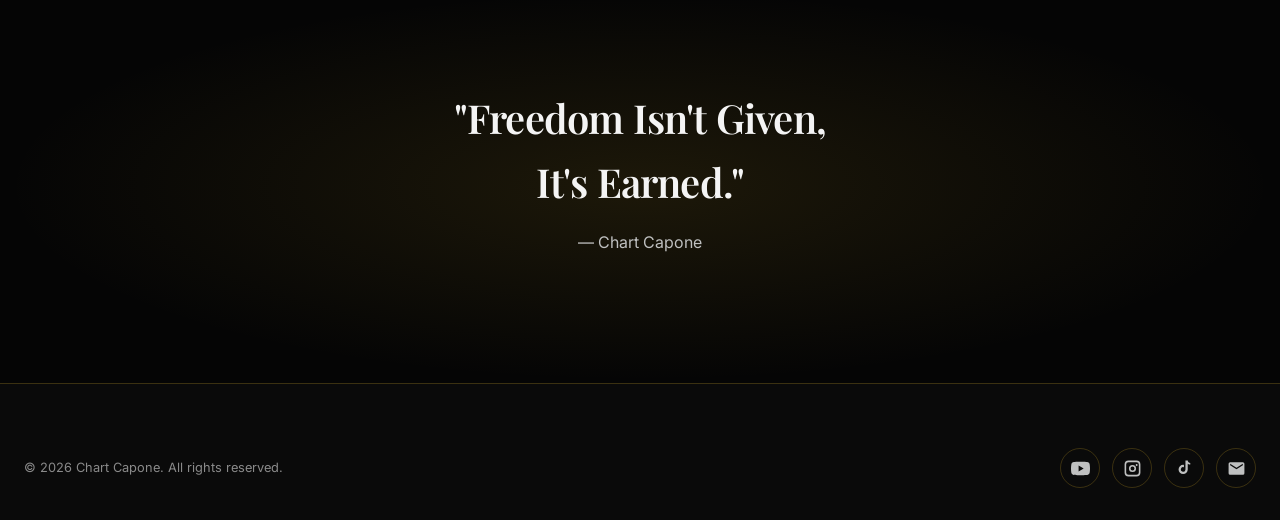
==== commit 4225d5c3: "Update about.html" ====
--- a/pages/about.html
+++ b/pages/about.html
@@ -132,7 +132,101 @@
     <div class="container">
       <div class="footer-bottom" style="border:none;padding-top:0">
         <span>© 2026 Chart Capone. All rights reserved.</span>
-        <div class="socials"><a href="#">YT</a><a href="#">IG</a><a href="#">X</a><a href="#">TT</a></div>
+        <div class="socials">
+
+  <!-- YouTube -->
+  <a href="https://www.youtube.com/@Chartcapone-n8v"
+     target="_blank"
+     rel="noopener"
+     aria-label="YouTube"
+     title="YouTube">
+
+    <svg viewBox="0 0 24 24" aria-hidden="true">
+      <path d="M23.5 6.2a3 3 0 0 0-2.1-2.1C19.5 3.5 12 3.5 12 3.5s-7.5 0-9.4.6A3 3 0 0 0 .5 6.2 31.7 31.7 0 0 0 0 12a31.7 31.7 0 0 0 .5 5.8 3 3 0 0 0 2.1 2.1c1.9.6 9.4.6 9.4.6s7.5 0 9.4-.6a3 3 0 0 0 2.1-2.1A31.7 31.7 0 0 0 24 12a31.7 31.7 0 0 0-.5-5.8ZM9.6 15.8V8.2L16 12l-6.4 3.8Z"/>
+    </svg>
+
+  </a>
+
+
+  <!-- Instagram -->
+  <a href="https://www.instagram.com/chartcapone/"
+     target="_blank"
+     rel="noopener"
+     aria-label="Instagram"
+     title="Instagram">
+
+    <svg viewBox="0 0 24 24" aria-hidden="true">
+      <path d="M7 2h10a5 5 0 0 1 5 5v10a5 5 0 0 1-5 5H7a5 5 0 0 1-5-5V7a5 5 0 0 1 5-5Zm0 2a3 3 0 0 0-3 3v10a3 3 0 0 0 3 3h10a3 3 0 0 0 3-3V7a3 3 0 0 0-3-3H7Zm5 3.5A4.5 4.5 0 1 1 7.5 12 4.5 4.5 0 0 1 12 7.5Zm0 2A2.5 2.5 0 1 0 14.5 12 2.5 2.5 0 0 0 12 9.5Zm5.25-3.25a1.25 1.25 0 1 1-1.25 1.25 1.25 1.25 0 0 1 1.25-1.25Z"/>
+    </svg>
+
+  </a>
+
+
+  <!-- TikTok -->
+  <a href="https://www.tiktok.com/@user56232747471242"
+     target="_blank"
+     rel="noopener"
+     aria-label="TikTok"
+     title="TikTok">
+
+    <svg viewBox="0 0 24 24" aria-hidden="true">
+      <path d="M19.6 7.1a5.8 5.8 0 0 1-3.5-1.2v7.3a5.8 5.8 0 1 1-5.8-5.8c.3 0 .7 0 1 .1v2.9a2.9 2.9 0 1 0 1.9 2.8V2h2.9c.2 1.7 1.5 3 3.2 3.2v1.9h.3Z"/>
+    </svg>
+
+  </a>
+
+
+  <!-- Email -->
+  <a href="mailto:eugenekuria48@gmail.com"
+     aria-label="Email"
+     title="Email">
+
+    <svg viewBox="0 0 24 24" aria-hidden="true">
+      <path d="M20 4H4a2 2 0 0 0-2 2v12a2 2 0 0 0 2 2h16a2 2 0 0 0 2-2V6a2 2 0 0 0-2-2Zm0 4-8 5-8-5V6l8 5 8-5v2Z"/>
+    </svg>
+
+  </a>
+
+</div>
+
+<style>
+  .socials {
+    display: flex;
+    align-items: center;
+    gap: 0.75rem;
+  }
+
+  .socials a {
+    width: 40px;
+    height: 40px;
+    display: flex;
+    align-items: center;
+    justify-content: center;
+    color: var(--text-muted);
+    border: 1px solid var(--gold-border);
+    border-radius: 50%;
+    text-decoration: none;
+    transition: all 0.25s ease;
+  }
+
+  .socials a svg {
+    width: 19px;
+    height: 19px;
+    fill: currentColor;
+  }
+
+  .socials a:hover {
+    color: var(--gold);
+    border-color: var(--gold);
+    transform: translateY(-3px);
+    box-shadow: 0 6px 18px rgba(212, 175, 55, 0.2);
+  }
+
+  .socials a:focus-visible {
+    outline: 2px solid var(--gold);
+    outline-offset: 3px;
+  }
+</style>
       </div>
     </div>
   </footer>
